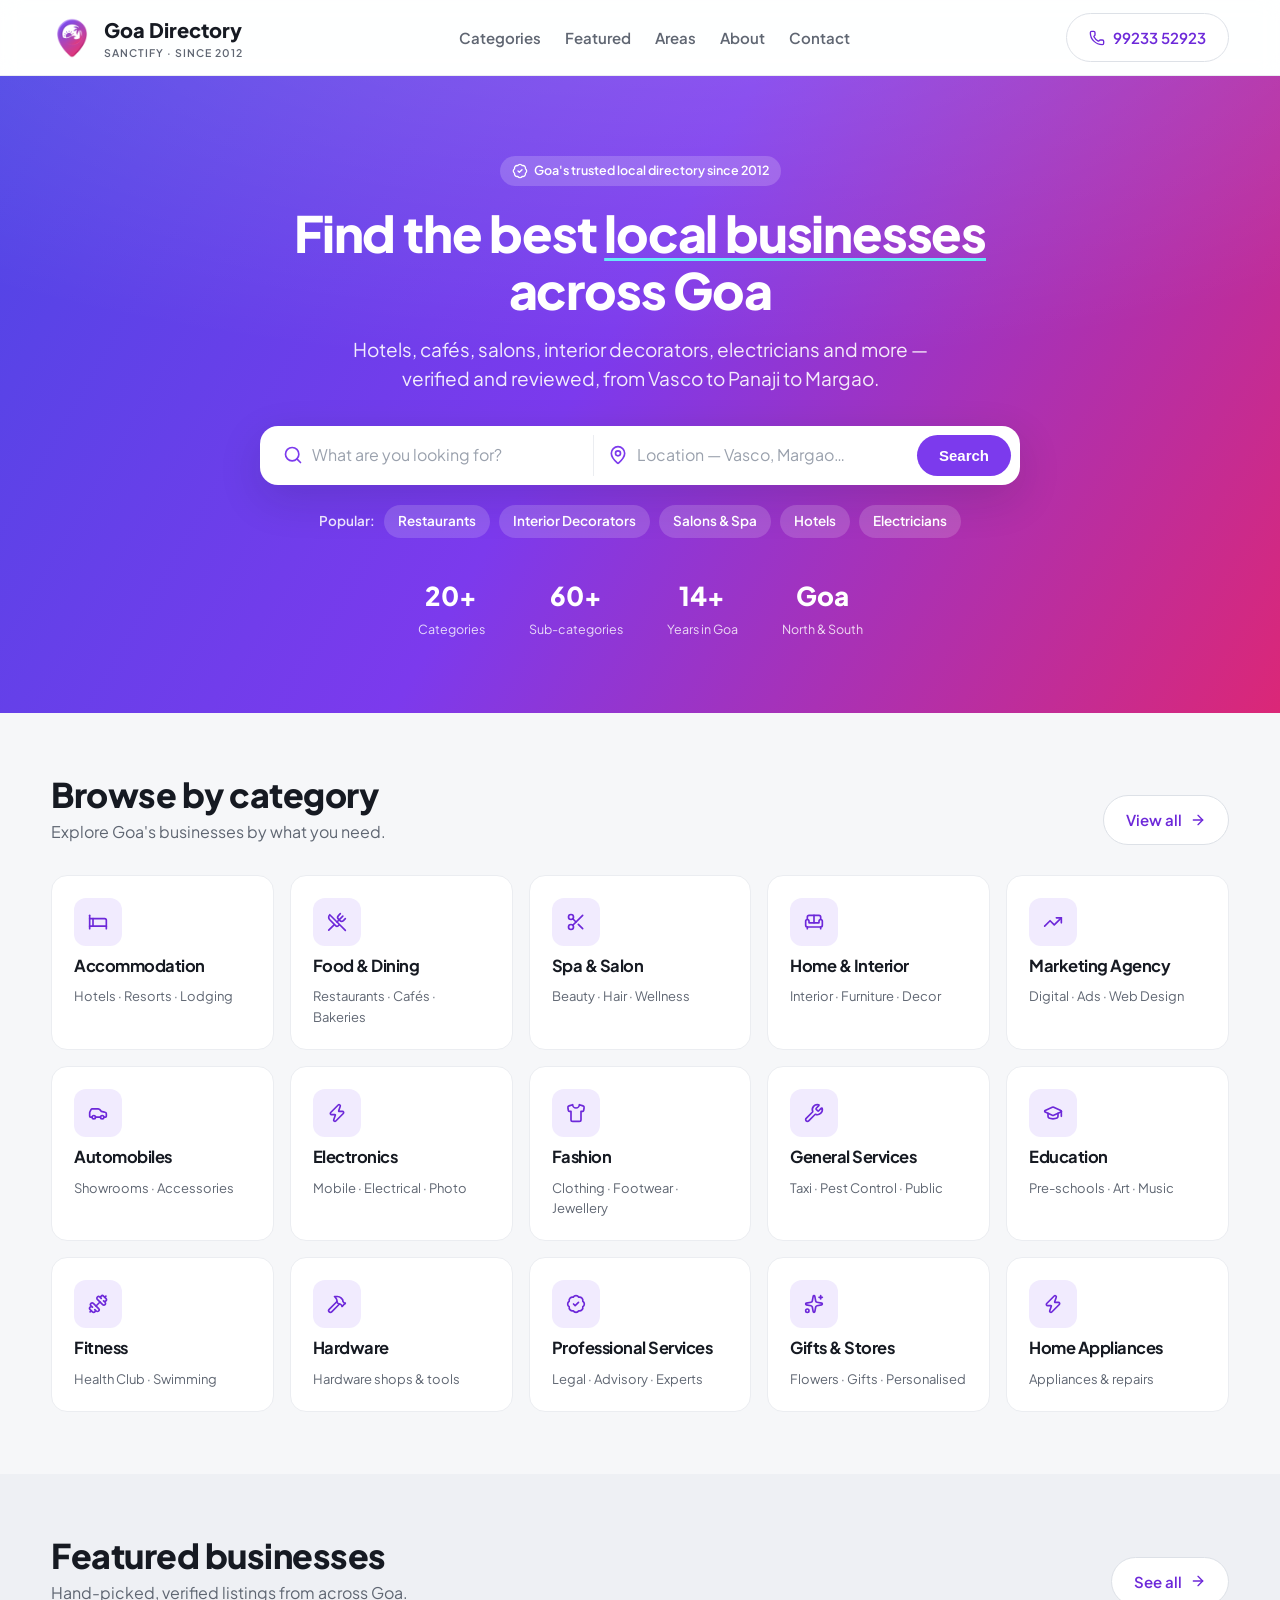
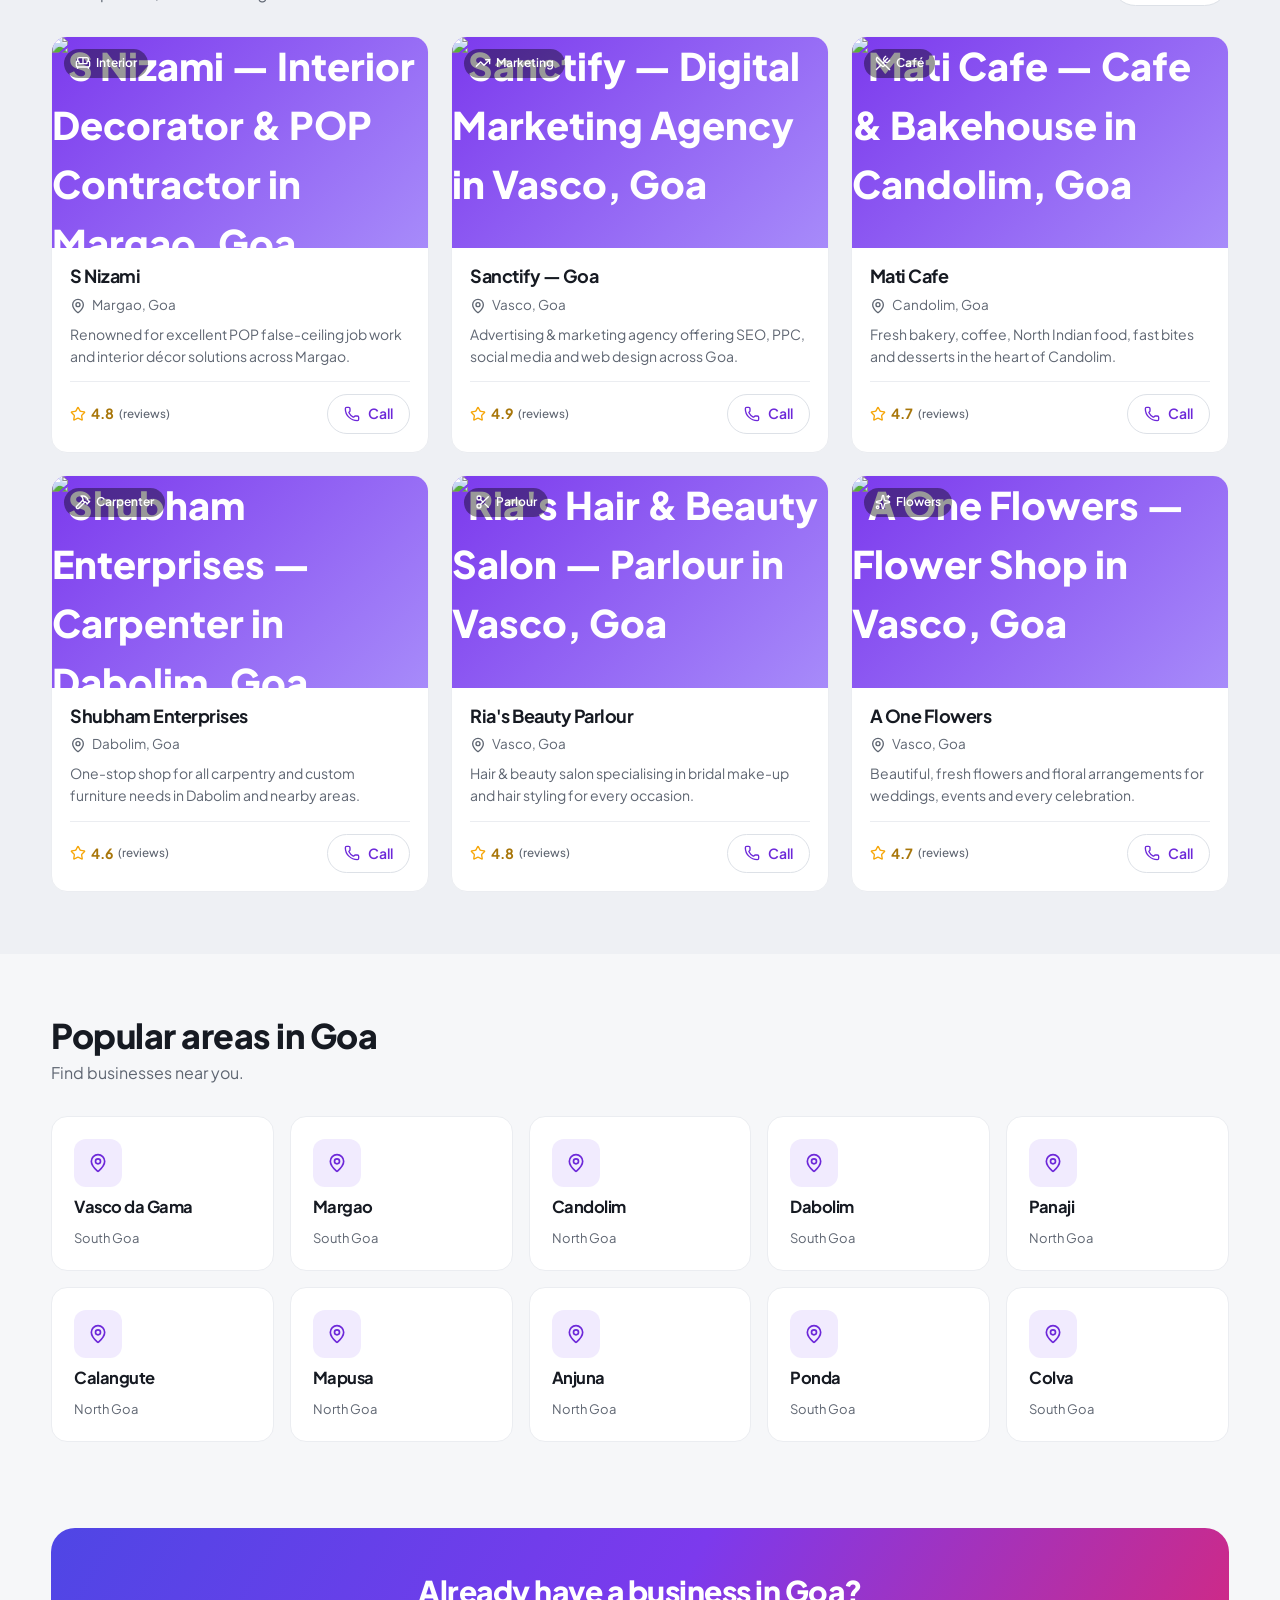
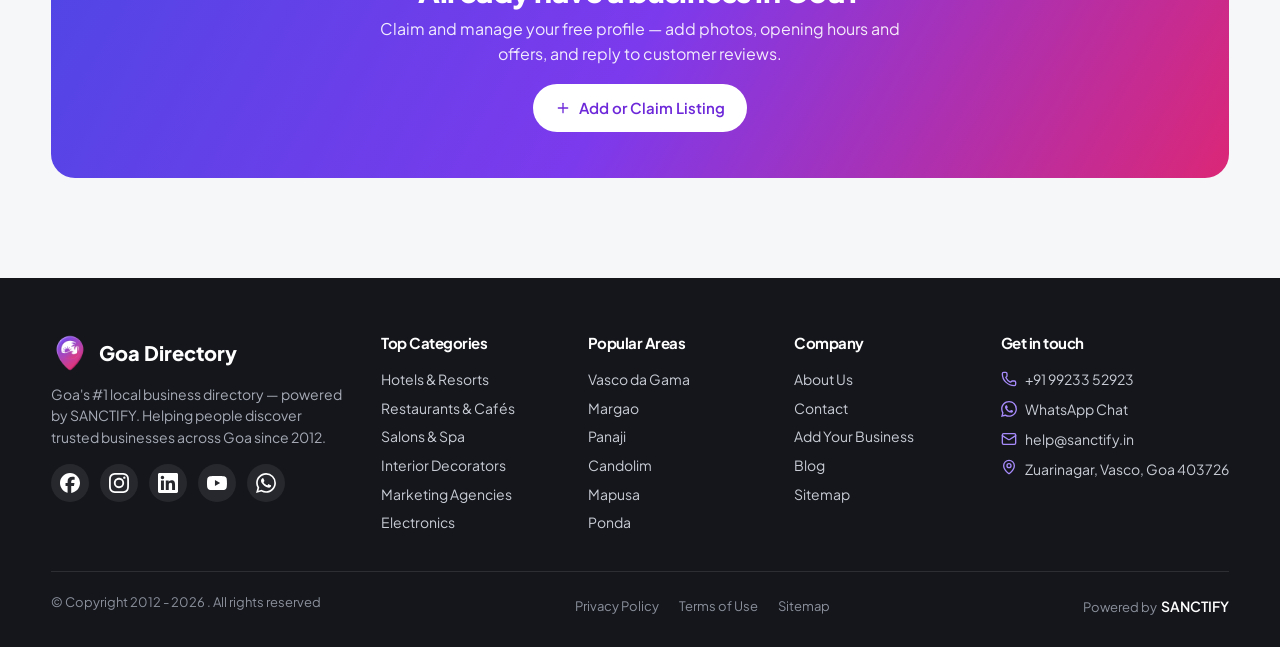
==== index.html @ e609ac88 "Restore proper desktop gallery size (max-height 460 instead of 320); cache-bust v14" ====
<!DOCTYPE html>
<html lang="en-IN" data-theme="v5">
<head>
<meta charset="UTF-8">
<meta name="viewport" content="width=device-width, initial-scale=1.0">
<title>Goa Business Directory | Find Local Businesses & Services in Goa — Sanctify.biz</title>
<meta name="description" content="Search and discover trusted local businesses in Goa — hotels, restaurants, salons, interior decorators, electricians and more across Vasco, Margao, Panaji, Candolim & all of Goa.">
<link rel="canonical" href="https://www.goa.sanctify.biz/">

<meta property="og:site_name" content="Goa Business Directory — Sanctify.biz">
<meta property="og:title" content="Goa Business Directory | Find Local Businesses in Goa">
<meta property="og:type" content="website">
<meta property="og:url" content="https://www.goa.sanctify.biz/">
<meta property="og:description" content="Search trusted local businesses across Goa — hotels, restaurants, salons, interior decorators, electricians and more.">
<meta property="og:image" content="https://www.goa.sanctify.biz/images/goa-business-directory-og.jpg">
<meta name="twitter:card" content="summary_large_image">
<meta name="twitter:title" content="Goa Business Directory | Find Local Businesses in Goa">
<meta name="twitter:description" content="Search trusted local businesses across Goa — hotels, restaurants, salons, interior decorators & more.">
<meta name="twitter:image" content="https://www.goa.sanctify.biz/images/goa-business-directory-og.jpg">

<meta name="geo.region" content="IN-GA">
<meta name="geo.placename" content="Goa">
<meta name="geo.position" content="15.350319;74.101782">
<meta name="ICBM" content="15.350319, 74.101782">
<meta name="theme-color" content="#7c3aed">

<link rel="icon" type="image/png" sizes="32x32" href="assets/favicon-32.png">
<link rel="icon" type="image/png" sizes="16x16" href="assets/favicon-16.png">
<link rel="icon" href="assets/favicon.ico" sizes="any">
<link rel="apple-touch-icon" href="assets/apple-touch-icon.png">

<link rel="preconnect" href="https://fonts.googleapis.com">
<link rel="preconnect" href="https://fonts.gstatic.com" crossorigin>
<link href="https://fonts.googleapis.com/css2?family=Plus+Jakarta+Sans:wght@400;500;600;700;800&display=swap" rel="stylesheet">
<link rel="stylesheet" href="assets/style.css?v=14">

<script type="application/ld+json">
{
  "@context": "https://schema.org",
  "@graph": [
    { "@type": "WebSite", "@id": "https://www.goa.sanctify.biz/#website",
      "url": "https://www.goa.sanctify.biz/", "name": "Goa Business Directory — Sanctify.biz",
      "description": "Online business directory for Goa.",
      "publisher": { "@id": "https://www.goa.sanctify.biz/#org" },
      "potentialAction": { "@type": "SearchAction",
        "target": { "@type": "EntryPoint", "urlTemplate": "https://www.goa.sanctify.biz/search?q={search_term_string}" },
        "query-input": "required name=search_term_string" } },
    { "@type": "Organization", "@id": "https://www.goa.sanctify.biz/#org",
      "name": "Sanctify — Goa Business Directory", "url": "https://www.goa.sanctify.biz/",
      "logo": "https://www.goa.sanctify.biz/images/sanctify-logo.jpg",
      "sameAs": ["https://www.facebook.com/sanctifygoa","https://www.instagram.com/sanctifygoa","https://www.linkedin.com/company/sanctify","https://www.youtube.com/c/SanctifyGoa"] }
  ]
}
</script>
</head>
<body>

<header>
  <div class="container nav">
    <a href="index.html" class="brand">
      <img class="brandmark" src="assets/logo.png?v=14" alt="Goa Directory logo" width="42" height="42">
      <span>Goa Directory<small>SANCTIFY · SINCE 2012</small></span>
    </a>
    <nav class="nav-links">
      <a href="#categories">Categories</a>
      <a href="#featured">Featured</a>
      <a href="#areas">Areas</a>
      <a href="https://www.goa.sanctify.biz/about.html">About</a>
      <a href="https://www.goa.sanctify.biz/contact.html">Contact</a>
    </nav>
    <div class="nav-cta">
      <a href="tel:9923352923" class="btn btn-ghost"><svg class="ic ic-sm"><use href="assets/sprite.svg#i-phone"/></svg> 99233 52923</a>
    </div>
    <button class="menu-btn" aria-label="Open menu"><svg class="ic ic-lg"><use href="assets/sprite.svg#i-menu"/></svg></button>
  </div>
</header>

<div class="hero">
  <div class="container hero-inner">
    <span class="pill pill-light"><svg class="ic ic-sm"><use href="assets/sprite.svg#i-badge-check"/></svg> Goa's trusted local directory since 2012</span>
    <h1>Find the best <span class="hl">local businesses</span> across Goa</h1>
    <p class="lead">Hotels, cafés, salons, interior decorators, electricians and more — verified and reviewed, from Vasco to Panaji to Margao.</p>

    <form class="search" action="#" method="get" role="search">
      <label class="field"><svg class="ic"><use href="assets/sprite.svg#i-search"/></svg>
        <input type="text" id="q" name="q" autocomplete="off" placeholder="What are you looking for?"></label>
      <label class="field"><svg class="ic"><use href="assets/sprite.svg#i-map-pin"/></svg>
        <input type="text" id="loc" name="loc" autocomplete="off" placeholder="Location — Vasco, Margao…"></label>
      <button class="btn btn-primary" type="submit">Search</button>
    </form>

    <div class="tags">
      <span class="lbl">Popular:</span>
      <a href="https://www.goa.sanctify.biz/categories/food-dining-goa/restaurants-in-goa">Restaurants</a>
      <a href="https://www.goa.sanctify.biz/categories/home-office-interior-goa">Interior Decorators</a>
      <a href="https://www.goa.sanctify.biz/categories/spa-salon-goa">Salons &amp; Spa</a>
      <a href="https://www.goa.sanctify.biz/categories/accommodation-goa/hotels-in-goa">Hotels</a>
      <a href="https://www.goa.sanctify.biz/categories/electronics-goa/electrical-goods-shop-in-goa">Electricians</a>
    </div>

    <div class="hero-stats">
      <div><b>20+</b><span>Categories</span></div>
      <div><b>60+</b><span>Sub-categories</span></div>
      <div><b>14+</b><span>Years in Goa</span></div>
      <div><b>Goa</b><span>North &amp; South</span></div>
    </div>
  </div>
</div>

<section id="categories">
  <div class="container">
    <div class="sec-head">
      <div><h2>Browse by category</h2><p>Explore Goa's businesses by what you need.</p></div>
      <a href="#categories" class="btn btn-ghost">View all <svg class="ic ic-sm"><use href="assets/sprite.svg#i-arrow-right"/></svg></a>
    </div>
    <div class="cat-grid">
      <a class="cat" href="https://www.goa.sanctify.biz/categories/accommodation-goa"><span class="ci"><svg class="ic"><use href="assets/sprite.svg#i-bed"/></svg></span><h3>Accommodation</h3><span>Hotels · Resorts · Lodging</span></a>
      <a class="cat" href="https://www.goa.sanctify.biz/categories/food-dining-goa"><span class="ci"><svg class="ic"><use href="assets/sprite.svg#i-utensils-crossed"/></svg></span><h3>Food &amp; Dining</h3><span>Restaurants · Cafés · Bakeries</span></a>
      <a class="cat" href="https://www.goa.sanctify.biz/categories/spa-salon-goa"><span class="ci"><svg class="ic"><use href="assets/sprite.svg#i-scissors"/></svg></span><h3>Spa &amp; Salon</h3><span>Beauty · Hair · Wellness</span></a>
      <a class="cat" href="https://www.goa.sanctify.biz/categories/home-office-interior-goa"><span class="ci"><svg class="ic"><use href="assets/sprite.svg#i-sofa"/></svg></span><h3>Home &amp; Interior</h3><span>Interior · Furniture · Decor</span></a>
      <a class="cat" href="https://www.goa.sanctify.biz/categories/marketing-agency-goa"><span class="ci"><svg class="ic"><use href="assets/sprite.svg#i-trending-up"/></svg></span><h3>Marketing Agency</h3><span>Digital · Ads · Web Design</span></a>
      <a class="cat" href="https://www.goa.sanctify.biz/categories/automobiles-goa"><span class="ci"><svg class="ic"><use href="assets/sprite.svg#i-car"/></svg></span><h3>Automobiles</h3><span>Showrooms · Accessories</span></a>
      <a class="cat" href="https://www.goa.sanctify.biz/categories/electronics-goa"><span class="ci"><svg class="ic"><use href="assets/sprite.svg#i-zap"/></svg></span><h3>Electronics</h3><span>Mobile · Electrical · Photo</span></a>
      <a class="cat" href="https://www.goa.sanctify.biz/categories/fashion-goa"><span class="ci"><svg class="ic"><use href="assets/sprite.svg#i-shirt"/></svg></span><h3>Fashion</h3><span>Clothing · Footwear · Jewellery</span></a>
      <a class="cat" href="https://www.goa.sanctify.biz/categories/general-services-goa"><span class="ci"><svg class="ic"><use href="assets/sprite.svg#i-wrench"/></svg></span><h3>General Services</h3><span>Taxi · Pest Control · Public</span></a>
      <a class="cat" href="https://www.goa.sanctify.biz/categories/education-goa"><span class="ci"><svg class="ic"><use href="assets/sprite.svg#i-graduation-cap"/></svg></span><h3>Education</h3><span>Pre-schools · Art · Music</span></a>
      <a class="cat" href="https://www.goa.sanctify.biz/categories/fitness-goa"><span class="ci"><svg class="ic"><use href="assets/sprite.svg#i-dumbbell"/></svg></span><h3>Fitness</h3><span>Health Club · Swimming</span></a>
      <a class="cat" href="https://www.goa.sanctify.biz/categories/hardware-goa"><span class="ci"><svg class="ic"><use href="assets/sprite.svg#i-hammer"/></svg></span><h3>Hardware</h3><span>Hardware shops &amp; tools</span></a>
      <a class="cat" href="https://www.goa.sanctify.biz/categories/professional-services-goa"><span class="ci"><svg class="ic"><use href="assets/sprite.svg#i-badge-check"/></svg></span><h3>Professional Services</h3><span>Legal · Advisory · Experts</span></a>
      <a class="cat" href="https://www.goa.sanctify.biz/categories/gifts-stores-goa"><span class="ci"><svg class="ic"><use href="assets/sprite.svg#i-sparkles"/></svg></span><h3>Gifts &amp; Stores</h3><span>Flowers · Gifts · Personalised</span></a>
      <a class="cat" href="https://www.goa.sanctify.biz/categories/home-appliances-goa"><span class="ci"><svg class="ic"><use href="assets/sprite.svg#i-zap"/></svg></span><h3>Home Appliances</h3><span>Appliances &amp; repairs</span></a>
    </div>
  </div>
</section>

<section id="featured" class="alt">
  <div class="container">
    <div class="sec-head">
      <div><h2>Featured businesses</h2><p>Hand-picked, verified listings from across Goa.</p></div>
      <a href="#categories" class="btn btn-ghost">See all <svg class="ic ic-sm"><use href="assets/sprite.svg#i-arrow-right"/></svg></a>
    </div>
    <div class="cards">

      <article class="card">
        <a class="thumb" href="https://www.goa.sanctify.biz/listings/interior-decorator-pop-contractor-margao-goa" aria-label="View S Nizami"><img src="https://www.goa.sanctify.biz/images/product_item/grid-ceiling-mineral-fiber-ceiling-partition-in-goa.jpg" alt="S Nizami — Interior Decorator &amp; POP Contractor in Margao, Goa"><span class="cat-tag"><svg class="ic ic-sm"><use href="assets/sprite.svg#i-sofa"/></svg> Interior</span></a>
        <div class="body">
          <h3><a href="https://www.goa.sanctify.biz/listings/interior-decorator-pop-contractor-margao-goa">S Nizami</a></h3>
          <div class="loc"><svg class="ic ic-sm"><use href="assets/sprite.svg#i-map-pin"/></svg> Margao, Goa</div>
          <p class="desc">Renowned for excellent POP false-ceiling job work and interior décor solutions across Margao.</p>
          <div class="foot"><span class="rating"><svg class="ic ic-sm"><use href="assets/sprite.svg#i-star"/></svg> 4.8 <small>(reviews)</small></span><a href="tel:+918805814123" class="btn btn-ghost btn-sm"><svg class="ic ic-sm"><use href="assets/sprite.svg#i-phone"/></svg> Call</a></div>
        </div>
      </article>

      <article class="card">
        <a class="thumb" href="https://www.goa.sanctify.biz/listings/sanctify-digital-marketing-agency-goa" aria-label="View Sanctify — Goa"><img src="https://www.goa.sanctify.biz/images/product_item/sanctify-digital-marketing-agency-goa.jpg" alt="Sanctify — Digital Marketing Agency in Vasco, Goa"><span class="cat-tag"><svg class="ic ic-sm"><use href="assets/sprite.svg#i-trending-up"/></svg> Marketing</span></a>
        <div class="body">
          <h3><a href="https://www.goa.sanctify.biz/listings/sanctify-digital-marketing-agency-goa">Sanctify — Goa</a></h3>
          <div class="loc"><svg class="ic ic-sm"><use href="assets/sprite.svg#i-map-pin"/></svg> Vasco, Goa</div>
          <p class="desc">Advertising &amp; marketing agency offering SEO, PPC, social media and web design across Goa.</p>
          <div class="foot"><span class="rating"><svg class="ic ic-sm"><use href="assets/sprite.svg#i-star"/></svg> 4.9 <small>(reviews)</small></span><a href="tel:+919923352923" class="btn btn-ghost btn-sm"><svg class="ic ic-sm"><use href="assets/sprite.svg#i-phone"/></svg> Call</a></div>
        </div>
      </article>

      <article class="card">
        <a class="thumb" href="https://www.goa.sanctify.biz/listings/cafe-bakehouse-bar-candolim-goa" aria-label="View Mati Cafe"><img src="https://www.goa.sanctify.biz/images/product_item/mati-cafe-bakehouse-bar-candolim.jpg" alt="Mati Cafe — Cafe &amp; Bakehouse in Candolim, Goa"><span class="cat-tag"><svg class="ic ic-sm"><use href="assets/sprite.svg#i-utensils-crossed"/></svg> Café</span></a>
        <div class="body">
          <h3><a href="https://www.goa.sanctify.biz/listings/cafe-bakehouse-bar-candolim-goa">Mati Cafe</a></h3>
          <div class="loc"><svg class="ic ic-sm"><use href="assets/sprite.svg#i-map-pin"/></svg> Candolim, Goa</div>
          <p class="desc">Fresh bakery, coffee, North Indian food, fast bites and desserts in the heart of Candolim.</p>
          <div class="foot"><span class="rating"><svg class="ic ic-sm"><use href="assets/sprite.svg#i-star"/></svg> 4.7 <small>(reviews)</small></span><a href="tel:+917666470668" class="btn btn-ghost btn-sm"><svg class="ic ic-sm"><use href="assets/sprite.svg#i-phone"/></svg> Call</a></div>
        </div>
      </article>

      <article class="card">
        <a class="thumb" href="https://www.goa.sanctify.biz/listings/carpenter-in-dabolim-goa" aria-label="View Shubham Enterprises"><img src="https://www.goa.sanctify.biz/images/product_item/Shubham-Enterprises-Carpenter-near-Dabolim.jpg" alt="Shubham Enterprises — Carpenter in Dabolim, Goa"><span class="cat-tag"><svg class="ic ic-sm"><use href="assets/sprite.svg#i-hammer"/></svg> Carpenter</span></a>
        <div class="body">
          <h3><a href="https://www.goa.sanctify.biz/listings/carpenter-in-dabolim-goa">Shubham Enterprises</a></h3>
          <div class="loc"><svg class="ic ic-sm"><use href="assets/sprite.svg#i-map-pin"/></svg> Dabolim, Goa</div>
          <p class="desc">One-stop shop for all carpentry and custom furniture needs in Dabolim and nearby areas.</p>
          <div class="foot"><span class="rating"><svg class="ic ic-sm"><use href="assets/sprite.svg#i-star"/></svg> 4.6 <small>(reviews)</small></span><a href="tel:+919552958110" class="btn btn-ghost btn-sm"><svg class="ic ic-sm"><use href="assets/sprite.svg#i-phone"/></svg> Call</a></div>
        </div>
      </article>

      <article class="card">
        <a class="thumb" href="https://www.goa.sanctify.biz/listings/rias-hair-beauty-salon-parlour-vasco-goa" aria-label="View Ria's Beauty Parlour"><img src="https://www.goa.sanctify.biz/images/product_item/Ria%27s-Hair-Beauty-Salon-Parlour-Vasco.jpg" alt="Ria's Hair &amp; Beauty Salon — Parlour in Vasco, Goa"><span class="cat-tag"><svg class="ic ic-sm"><use href="assets/sprite.svg#i-scissors"/></svg> Parlour</span></a>
        <div class="body">
          <h3><a href="https://www.goa.sanctify.biz/listings/rias-hair-beauty-salon-parlour-vasco-goa">Ria's Beauty Parlour</a></h3>
          <div class="loc"><svg class="ic ic-sm"><use href="assets/sprite.svg#i-map-pin"/></svg> Vasco, Goa</div>
          <p class="desc">Hair &amp; beauty salon specialising in bridal make-up and hair styling for every occasion.</p>
          <div class="foot"><span class="rating"><svg class="ic ic-sm"><use href="assets/sprite.svg#i-star"/></svg> 4.8 <small>(reviews)</small></span><a href="tel:+919921064267" class="btn btn-ghost btn-sm"><svg class="ic ic-sm"><use href="assets/sprite.svg#i-phone"/></svg> Call</a></div>
        </div>
      </article>

      <article class="card">
        <a class="thumb" href="https://www.goa.sanctify.biz/listings/flowers-flower-shop-in-vasco-goa" aria-label="View A One Flowers"><img src="https://www.goa.sanctify.biz/images/product_item/a-one-flowers-flower-shop-vasco-goa.jpg" alt="A One Flowers — Flower Shop in Vasco, Goa"><span class="cat-tag"><svg class="ic ic-sm"><use href="assets/sprite.svg#i-sparkles"/></svg> Flowers</span></a>
        <div class="body">
          <h3><a href="https://www.goa.sanctify.biz/listings/flowers-flower-shop-in-vasco-goa">A One Flowers</a></h3>
          <div class="loc"><svg class="ic ic-sm"><use href="assets/sprite.svg#i-map-pin"/></svg> Vasco, Goa</div>
          <p class="desc">Beautiful, fresh flowers and floral arrangements for weddings, events and every celebration.</p>
          <div class="foot"><span class="rating"><svg class="ic ic-sm"><use href="assets/sprite.svg#i-star"/></svg> 4.7 <small>(reviews)</small></span><a href="tel:+919145662281" class="btn btn-ghost btn-sm"><svg class="ic ic-sm"><use href="assets/sprite.svg#i-phone"/></svg> Call</a></div>
        </div>
      </article>

    </div>
  </div>
</section>

<section id="areas">
  <div class="container">
    <div class="sec-head"><div><h2>Popular areas in Goa</h2><p>Find businesses near you.</p></div></div>
    <div class="cat-grid">
      <a class="cat" href="index.html"><span class="ci"><svg class="ic"><use href="assets/sprite.svg#i-map-pin"/></svg></span><h3>Vasco da Gama</h3><span>South Goa</span></a>
      <a class="cat" href="index.html"><span class="ci"><svg class="ic"><use href="assets/sprite.svg#i-map-pin"/></svg></span><h3>Margao</h3><span>South Goa</span></a>
      <a class="cat" href="index.html"><span class="ci"><svg class="ic"><use href="assets/sprite.svg#i-map-pin"/></svg></span><h3>Candolim</h3><span>North Goa</span></a>
      <a class="cat" href="index.html"><span class="ci"><svg class="ic"><use href="assets/sprite.svg#i-map-pin"/></svg></span><h3>Dabolim</h3><span>South Goa</span></a>
      <a class="cat" href="index.html"><span class="ci"><svg class="ic"><use href="assets/sprite.svg#i-map-pin"/></svg></span><h3>Panaji</h3><span>North Goa</span></a>
      <a class="cat" href="index.html"><span class="ci"><svg class="ic"><use href="assets/sprite.svg#i-map-pin"/></svg></span><h3>Calangute</h3><span>North Goa</span></a>
      <a class="cat" href="index.html"><span class="ci"><svg class="ic"><use href="assets/sprite.svg#i-map-pin"/></svg></span><h3>Mapusa</h3><span>North Goa</span></a>
      <a class="cat" href="index.html"><span class="ci"><svg class="ic"><use href="assets/sprite.svg#i-map-pin"/></svg></span><h3>Anjuna</h3><span>North Goa</span></a>
      <a class="cat" href="index.html"><span class="ci"><svg class="ic"><use href="assets/sprite.svg#i-map-pin"/></svg></span><h3>Ponda</h3><span>South Goa</span></a>
      <a class="cat" href="index.html"><span class="ci"><svg class="ic"><use href="assets/sprite.svg#i-map-pin"/></svg></span><h3>Colva</h3><span>South Goa</span></a>
    </div>
  </div>
</section>

<section id="list" class="prefooter">
  <div class="container">
    <div class="band">
      <div>
        <h2>Already have a business in Goa?</h2>
        <p>Claim and manage your free profile — add photos, opening hours and offers, and reply to customer reviews.</p>
      </div>
      <a href="tel:9923352923" class="btn btn-light"><svg class="ic ic-sm"><use href="assets/sprite.svg#i-plus"/></svg> Add or Claim Listing</a>
    </div>
  </div>
</section>

<footer>
  <div class="container">
    <div class="fcols">
      <div class="fabout">
        <div class="fbrand"><img class="brandmark" src="assets/logo.png?v=14" alt="Goa Directory logo" width="38" height="38"> Goa Directory</div>
        <p>Goa's #1 local business directory — powered by SANCTIFY. Helping people discover trusted businesses across Goa since 2012.</p>
        <div class="soc">
          <a href="https://www.facebook.com/sanctifygoa" aria-label="Facebook"><svg class="ic"><use href="assets/sprite.svg#b-facebook"/></svg></a>
          <a href="https://www.instagram.com/sanctifygoa" aria-label="Instagram"><svg class="ic"><use href="assets/sprite.svg#b-instagram"/></svg></a>
          <a href="https://www.linkedin.com/company/sanctify" aria-label="LinkedIn"><svg class="ic"><use href="assets/sprite.svg#b-linkedin"/></svg></a>
          <a href="https://www.youtube.com/c/SanctifyGoa" aria-label="YouTube"><svg class="ic"><use href="assets/sprite.svg#b-youtube"/></svg></a>
          <a href="https://wa.me/919923352923" aria-label="WhatsApp"><svg class="ic"><use href="assets/sprite.svg#b-whatsapp"/></svg></a>
        </div>
      </div>
      <div>
        <h4>Top Categories</h4>
        <a href="https://www.goa.sanctify.biz/categories/accommodation-goa">Hotels &amp; Resorts</a>
        <a href="https://www.goa.sanctify.biz/categories/food-dining-goa">Restaurants &amp; Cafés</a>
        <a href="https://www.goa.sanctify.biz/categories/spa-salon-goa">Salons &amp; Spa</a>
        <a href="https://www.goa.sanctify.biz/categories/home-office-interior-goa">Interior Decorators</a>
        <a href="https://www.goa.sanctify.biz/categories/marketing-agency-goa">Marketing Agencies</a>
        <a href="https://www.goa.sanctify.biz/categories/electronics-goa">Electronics</a>
      </div>
      <div>
        <h4>Popular Areas</h4>
        <a href="#areas">Vasco da Gama</a>
        <a href="#areas">Margao</a>
        <a href="#areas">Panaji</a>
        <a href="#areas">Candolim</a>
        <a href="#areas">Mapusa</a>
        <a href="#areas">Ponda</a>
      </div>
      <div>
        <h4>Company</h4>
        <a href="https://www.goa.sanctify.biz/about.html">About Us</a>
        <a href="https://www.goa.sanctify.biz/contact.html">Contact</a>
        <a href="#list">Add Your Business</a>
        <a href="https://blog.goa.guru/">Blog</a>
        <a href="https://www.goa.sanctify.biz/sitemap.xml">Sitemap</a>
      </div>
      <div>
        <h4>Get in touch</h4>
        <div class="fcontact">
          <a href="tel:9923352923"><svg class="ic ic-sm"><use href="assets/sprite.svg#i-phone"/></svg> +91 99233 52923</a>
          <a href="https://wa.me/919923352923"><svg class="ic ic-sm"><use href="assets/sprite.svg#b-whatsapp"/></svg> WhatsApp Chat</a>
          <a href="mailto:help@sanctify.in"><svg class="ic ic-sm"><use href="assets/sprite.svg#i-mail"/></svg> help@sanctify.in</a>
          <span><svg class="ic ic-sm"><use href="assets/sprite.svg#i-map-pin"/></svg> Zuarinagar, Vasco, Goa 403726</span>
        </div>
      </div>
    </div>
    <div class="fbot">
      <span>© Copyright 2012 - <script>document.write(new Date().getFullYear())</script> . All rights reserved</span>
      <nav class="fbot-links"><a href="index.html">Privacy Policy</a><a href="index.html">Terms of Use</a><a href="index.html">Sitemap</a></nav>
      <span>Powered by&nbsp;&nbsp;<a href="https://www.sanctify.in/" class="pw" title="Best Digital Marketing Agency in Goa" aria-label="Best Digital Marketing Agency in Goa">SANCTIFY</a></span>
    </div>
  </div>
</footer>

<script src="assets/app.js?v=14"></script>
</body>
</html>
---- assets/style.css ----
/* ============================================================
   Goa Business Directory — Sanctify | Design System
   Variable-driven theming. Switch via <html data-theme="vN">.
   ============================================================ */
:root{
  /* Neutrals (theme-independent) */
  --bg:#f6f7f9; --card:#ffffff; --ink:#161a22; --muted:#5f6672;
  --line:#ebedf1; --line-2:#dde1e7;
  --accent:#25a56a; --accent-ink:#ffffff;   /* WhatsApp / positive */
  --star:#f6a609;                            /* rating stars */
  --radius:16px; --radius-sm:10px; --radius-lg:24px;
  --shadow:0 4px 24px rgba(20,24,34,.07);
  --shadow-lg:0 14px 44px rgba(20,24,34,.14);
  --maxw:1180px;
  /* Brand — default = Version 1 (Ocean Blue) */
  --brand:#2563eb; --brand-light:#60a5fa; --brand-dark:#1d4ed8; --brand-darker:#1e3a8a;
  --brand-soft:#e8f0fe; --brand-2:#06b6d4; --hl:rgba(255,255,255,.55);
}
/* ---- Theme palettes ---- */
[data-theme="v1"]{--brand:#2563eb;--brand-light:#60a5fa;--brand-dark:#1d4ed8;--brand-darker:#1e3a8a;--brand-soft:#e8f0fe;--brand-2:#06b6d4;--hl:rgba(255,255,255,.55)}
[data-theme="v2"]{--brand:#059669;--brand-light:#34d399;--brand-dark:#047857;--brand-darker:#065f46;--brand-soft:#e7f6f0;--brand-2:#0d9488;--hl:rgba(255,255,255,.55)}
[data-theme="v3"]{--brand:#e11d48;--brand-light:#fb7185;--brand-dark:#be123c;--brand-darker:#881337;--brand-soft:#fdeaef;--brand-2:#f97316;--hl:rgba(255,255,255,.6)}
[data-theme="v4"]{--brand:#0d9488;--brand-light:#2dd4bf;--brand-dark:#0f766e;--brand-darker:#115e59;--brand-soft:#e6f7f4;--brand-2:#0891b2;--hl:rgba(255,255,255,.55)}
[data-theme="v5"]{--brand:#7c3aed;--brand-light:#a78bfa;--brand-dark:#6d28d9;--brand-darker:#4c1d95;--brand-soft:#f1ebfe;--brand-2:#db2777;--hl:#67e8f9}
[data-theme="v6"]{--brand:#f6b800;--brand-light:#ffd24a;--brand-dark:#c98a00;--brand-darker:#8a5e00;--brand-soft:#fff6d9;--brand-2:#ffcf33;--hl:#7a2e00}

*{box-sizing:border-box;margin:0;padding:0}
html{scroll-behavior:smooth;-webkit-text-size-adjust:100%}
body{font-family:"Plus Jakarta Sans",system-ui,-apple-system,"Segoe UI",Roboto,sans-serif;color:var(--ink);background:var(--bg);line-height:1.55;overflow-x:hidden}
img{max-width:100%;display:block}
a{color:inherit;text-decoration:none}
h1,h2,h3,h4{line-height:1.15;letter-spacing:-.5px}
.container{width:min(var(--maxw),92%);margin-inline:auto}

/* Icons */
.ic{width:20px;height:20px;flex:0 0 auto;stroke:currentColor;fill:none;stroke-width:2;stroke-linecap:round;stroke-linejoin:round;vertical-align:middle}
.ic-sm{width:16px;height:16px}
.ic-lg{width:26px;height:26px}

/* Buttons & pills */
.btn{display:inline-flex;align-items:center;gap:8px;font-weight:600;font-size:15px;border:0;border-radius:999px;padding:12px 22px;cursor:pointer;transition:.18s;white-space:nowrap}
.btn-primary{background:var(--brand);color:#fff}
.btn-primary:hover{background:var(--brand-dark);transform:translateY(-1px);box-shadow:0 8px 20px rgba(20,24,34,.2)}
.btn-ghost{background:#fff;color:var(--brand-dark);border:1.5px solid var(--line-2)}
.btn-ghost:hover{border-color:var(--brand);color:var(--brand)}
.btn-accent{background:var(--accent);color:var(--accent-ink)}
.btn-accent:hover{filter:brightness(1.06);transform:translateY(-1px)}
.btn-light{background:#fff;color:var(--brand-dark)}
.btn-light:hover{background:#eef3ff;transform:translateY(-1px)}
.btn-sm{padding:8px 16px;font-size:14px}
.btn-block{width:100%;justify-content:center}
.pill{display:inline-flex;align-items:center;gap:6px;font-size:12.5px;font-weight:600;padding:5px 12px;border-radius:999px;background:var(--brand-soft);color:var(--brand-dark)}
.pill-light{background:rgba(255,255,255,.18);color:#fff}

/* Header */
header{position:sticky;top:0;z-index:60;background:rgba(255,255,255,.9);backdrop-filter:blur(10px);border-bottom:1px solid var(--line)}
.nav{display:flex;align-items:center;justify-content:space-between;gap:16px;padding:13px 0}
.brand{display:flex;align-items:center;gap:11px;font-weight:800;font-size:20px}
.brand .logo{width:38px;height:38px;border-radius:10px;background:linear-gradient(135deg,var(--brand),var(--brand-light));display:grid;place-items:center;color:#fff}
.brand .logo .ic{stroke-width:2.4}
.brand small{display:block;font-size:10.5px;font-weight:600;color:var(--muted);letter-spacing:1px}
.nav-links{display:flex;align-items:center;gap:24px;font-weight:600;font-size:15px}
.nav-links a{color:var(--muted);display:inline-flex;align-items:center;gap:6px}
.nav-links a:hover{color:var(--brand)}
.nav-cta{display:flex;align-items:center;gap:10px}
.menu-btn{display:none;background:none;border:0;cursor:pointer;color:var(--ink);padding:6px}

/* Hero — centered, straight bottom */
.hero{position:relative;padding:80px 0 72px;color:#fff;overflow:hidden;text-align:center;
  background:radial-gradient(1100px 420px at 50% -20%,rgba(255,255,255,.16),transparent),
  linear-gradient(160deg,var(--brand) 0%,var(--brand-dark) 60%,var(--brand-darker) 100%)}
[data-theme="v5"] .hero{background:radial-gradient(1100px 420px at 50% -20%,rgba(255,255,255,.18),transparent),linear-gradient(120deg,#4f46e5 0%,#7c3aed 46%,#db2777 100%)}
.hero .pill{margin:0 auto}
.hero h1{font-size:clamp(30px,5vw,50px);font-weight:800;max-width:820px;margin:18px auto 0;letter-spacing:-1.2px}
.hero h1 .hl{color:#fff;text-decoration:underline;text-decoration-thickness:3px;text-underline-offset:5px;text-decoration-color:var(--hl)}
.hero .lead{margin:16px auto 0;font-size:clamp(16px,2vw,19px);color:rgba(255,255,255,.9);max-width:600px}
.search{margin:32px auto 0;background:#fff;border-radius:18px;box-shadow:var(--shadow-lg);padding:9px;display:flex;gap:6px;max-width:760px;flex-wrap:wrap;text-align:left}
.search .field{flex:1 1 210px;display:flex;align-items:center;gap:9px;padding:8px 14px;color:var(--muted);position:relative}
.search .field+.field{border-left:1px solid var(--line)}
.search input{border:0;outline:0;font:inherit;width:100%;color:var(--ink);background:transparent}
.search input::placeholder{color:#9aa1ad}
.search .ic{color:var(--brand)}
.tags{margin-top:20px;display:flex;gap:9px;flex-wrap:wrap;font-size:13.5px;align-items:center;justify-content:center}
.tags .lbl{color:rgba(255,255,255,.85);font-weight:600}
.tags a{background:rgba(255,255,255,.16);padding:6px 14px;border-radius:999px;font-weight:600;color:#fff}
.tags a:hover{background:rgba(255,255,255,.3)}
.hero-stats{display:flex;gap:44px;margin-top:38px;flex-wrap:wrap;justify-content:center}
.hero-stats b{font-size:26px;display:block;font-weight:800}
.hero-stats span{font-size:12.5px;color:rgba(255,255,255,.82)}

/* Autocomplete dropdown */
.ac{position:absolute;top:calc(100% + 12px);left:-4px;right:-4px;background:#fff;border:1px solid var(--line);border-radius:12px;box-shadow:var(--shadow-lg);padding:6px;z-index:55;max-height:288px;overflow:auto;display:none}
.ac.show{display:block}
.ac button{display:flex;align-items:center;gap:10px;width:100%;text-align:left;border:0;background:none;font:inherit;font-size:14.5px;color:var(--ink);padding:9px 12px;border-radius:8px;cursor:pointer}
.ac button:hover,.ac button.active{background:var(--brand-soft);color:var(--brand-dark)}
.ac button .ic{color:var(--brand);width:16px;height:16px}
.ac .empty{padding:12px;color:var(--muted);font-size:14px}

/* Sections */
section{padding:62px 0}
.sec-head{display:flex;align-items:flex-end;justify-content:space-between;gap:20px;margin-bottom:30px;flex-wrap:wrap}
.sec-head h2{font-size:clamp(24px,3.4vw,34px);font-weight:800}
.sec-head p{color:var(--muted);margin-top:6px}
.alt{background:#eef0f4}

/* Category grid */
.cat-grid{display:grid;grid-template-columns:repeat(auto-fill,minmax(184px,1fr));gap:16px}
.cat{background:var(--card);border:1px solid var(--line);border-radius:var(--radius);padding:22px;transition:.18s;display:flex;flex-direction:column;gap:11px}
.cat:hover{border-color:var(--brand);box-shadow:var(--shadow);transform:translateY(-3px)}
.cat .ci{width:48px;height:48px;border-radius:12px;background:var(--brand-soft);display:grid;place-items:center;color:var(--brand-dark)}
.cat h3{font-size:16.5px;font-weight:700}
.cat span{font-size:13px;color:var(--muted)}

/* Listing cards — 16:9 thumbnails */
.cards{display:grid;grid-template-columns:repeat(auto-fill,minmax(280px,1fr));gap:22px}
.card{background:var(--card);border:1px solid var(--line);border-radius:var(--radius);overflow:hidden;transition:.18s;display:flex;flex-direction:column}
.card:hover{box-shadow:var(--shadow-lg);transform:translateY(-4px)}
.card .thumb{aspect-ratio:16/9;position:relative;display:grid;place-items:center;color:#fff;font-size:38px;font-weight:800;overflow:hidden;background:linear-gradient(135deg,var(--brand),var(--brand-light))}
.card .thumb img{position:absolute;inset:0;width:100%;height:100%;object-fit:cover}
.card .thumb.v2{background:linear-gradient(135deg,var(--brand-dark),var(--brand))}
.card .thumb.v3{background:linear-gradient(135deg,var(--brand),var(--brand-2))}
.card .thumb.v4{background:linear-gradient(135deg,var(--brand-darker),var(--brand-dark))}
.card .thumb.v5{background:linear-gradient(135deg,var(--brand-2),var(--brand))}
.card .fav{position:absolute;top:12px;right:12px;background:rgba(255,255,255,.92);width:34px;height:34px;border-radius:50%;display:grid;place-items:center;color:var(--brand);z-index:2}
.card .cat-tag{position:absolute;top:12px;left:12px;background:rgba(0,0,0,.4);color:#fff;font-size:12px;font-weight:600;padding:5px 11px;border-radius:999px;display:inline-flex;gap:5px;align-items:center;z-index:2}
.card .body{padding:18px;display:flex;flex-direction:column;gap:8px;flex:1}
.card h3{font-size:18px;font-weight:700}
.card .loc{color:var(--muted);font-size:13.5px;display:flex;align-items:center;gap:6px}
.card .desc{color:var(--muted);font-size:14px;flex:1}
.card .foot{display:flex;align-items:center;justify-content:space-between;padding-top:12px;border-top:1px solid var(--line);margin-top:6px}
.rating{color:#a8760a;font-weight:700;font-size:14px;display:inline-flex;align-items:center;gap:5px}
.rating .ic{color:var(--star);fill:var(--star);stroke:var(--star)}
.rating small{color:var(--muted);font-weight:500}

/* CTA band */
.band{background:linear-gradient(120deg,var(--brand),var(--brand-darker));border-radius:var(--radius-lg);padding:46px;color:#fff;display:flex;flex-direction:column;align-items:center;justify-content:center;text-align:center;gap:18px}
[data-theme="v5"] .band{background:linear-gradient(120deg,#4f46e5,#7c3aed,#db2777)}
.band h2{font-size:clamp(22px,3vw,30px);font-weight:800}
.band p{color:rgba(255,255,255,.9);margin-top:8px;max-width:520px}

/* Breadcrumb */
.crumb{display:flex;gap:8px;align-items:center;font-size:13.5px;color:var(--muted);padding:18px 0;flex-wrap:wrap}
.crumb a:hover{color:var(--brand)}
.crumb .sep{opacity:.5}
.detail-hero .crumb{color:rgba(255,255,255,.78)}
.detail-hero .crumb a{color:rgba(255,255,255,.92)}
.detail-hero .crumb a:hover{color:#fff;text-decoration:underline}
.detail-hero .crumb .sep{color:rgba(255,255,255,.55);opacity:1}

/* Listing detail */
.detail-hero{background:linear-gradient(135deg,var(--brand),var(--brand-darker));color:#fff;padding:30px 0 96px;position:relative}
[data-theme="v5"] .detail-hero{background:linear-gradient(120deg,#4f46e5,#7c3aed,#db2777)}
.detail-grid{display:grid;grid-template-columns:1fr 360px;gap:28px;margin-top:-78px;position:relative;z-index:2;align-items:start}
.panel{background:#fff;border:1px solid var(--line);border-radius:var(--radius);box-shadow:var(--shadow);padding:26px}

/* Gallery — 16:9 main + thumbnail strip */
.gallery{margin-bottom:22px}
.gstage{position:relative;aspect-ratio:16/9;border-radius:var(--radius);overflow:hidden;background:#e7eaf0;cursor:zoom-in}
.gslide{position:absolute;inset:0;display:grid;place-items:center;color:#fff;font-weight:800;font-size:clamp(38px,7vw,68px);opacity:0;transition:opacity .3s;pointer-events:none;text-align:center;padding:20px}
.gslide.is-active{opacity:1}
.gslide .glabel{display:flex;flex-direction:column;align-items:center;gap:12px}
.gslide .glabel .ic{width:44px;height:44px;stroke-width:1.8}
.gslide .glabel small{font-size:15px;font-weight:600;opacity:.92;letter-spacing:.3px}
.gslide img{width:100%;height:100%;object-fit:cover}
.gs-a{background:linear-gradient(135deg,var(--brand),var(--brand-light))}
.gs-b{background:linear-gradient(135deg,var(--brand-dark),var(--brand))}
.gs-c{background:linear-gradient(135deg,var(--brand),var(--brand-2))}
.gs-d{background:linear-gradient(135deg,var(--brand-darker),var(--brand-dark))}
.gnav{position:absolute;top:50%;transform:translateY(-50%);z-index:3;width:44px;height:44px;border-radius:50%;border:0;background:rgba(255,255,255,.92);color:var(--ink);display:grid;place-items:center;cursor:pointer;box-shadow:var(--shadow);transition:.15s}
.gnav:hover{background:#fff;transform:translateY(-50%) scale(1.08)}
.gnav.prev{left:12px}.gnav.next{right:12px}
.gexpand{position:absolute;top:12px;right:12px;z-index:3;width:38px;height:38px;border-radius:10px;border:0;background:rgba(0,0,0,.42);color:#fff;display:grid;place-items:center;cursor:pointer;transition:.15s}
.gexpand:hover{background:rgba(0,0,0,.62)}
.gthumbs{display:flex;gap:10px;margin-top:12px;overflow-x:auto;padding-bottom:4px}
.gthumb{flex:0 0 auto;width:104px;aspect-ratio:16/9;border-radius:10px;overflow:hidden;border:2px solid transparent;cursor:pointer;padding:0;display:grid;place-items:center;color:#fff;font-weight:800;font-size:20px;position:relative;transition:.15s}
.gthumb .ic{width:20px;height:20px}
.gthumb img{width:100%;height:100%;object-fit:cover}
.gthumb.is-active{border-color:var(--brand)}
.gthumb:hover{opacity:.92}

/* Lightbox */
.lightbox{position:fixed;inset:0;z-index:200;background:rgba(10,12,18,.93);display:none;align-items:center;justify-content:center;padding:24px}
.lightbox.open{display:flex}
.lb-stage{position:relative;width:min(1100px,94vw);aspect-ratio:16/9;border-radius:12px;overflow:hidden;background:#14161c;display:grid;place-items:center;color:#fff;font-weight:800;font-size:clamp(46px,9vw,92px);text-align:center;padding:20px}
.lb-stage .glabel{display:flex;flex-direction:column;align-items:center;gap:14px}
.lb-stage .glabel .ic{width:58px;height:58px;stroke-width:1.6}
.lb-stage .glabel small{font-size:18px;font-weight:600;opacity:.92}
.lb-stage img{width:100%;height:100%;object-fit:contain}
.lb-nav{position:absolute;top:50%;transform:translateY(-50%);z-index:210;width:52px;height:52px;border-radius:50%;border:0;background:rgba(255,255,255,.16);color:#fff;display:grid;place-items:center;cursor:pointer;transition:.15s}
.lb-nav:hover{background:rgba(255,255,255,.32)}
.lb-nav.prev{left:16px}.lb-nav.next{right:16px}
.lb-close{position:absolute;top:18px;right:22px;width:46px;height:46px;border-radius:50%;border:0;background:rgba(255,255,255,.16);color:#fff;display:grid;place-items:center;cursor:pointer;z-index:220;transition:.15s}
.lb-close:hover{background:rgba(255,255,255,.32)}
.lb-count{position:absolute;bottom:20px;left:50%;transform:translateX(-50%);color:#fff;font-size:14px;font-weight:600;background:rgba(0,0,0,.45);padding:5px 14px;border-radius:999px;z-index:210}

.ltitle{display:flex;justify-content:space-between;gap:16px;flex-wrap:wrap;align-items:flex-start}
.ltitle h1{font-size:clamp(26px,3.4vw,36px);font-weight:800}
.badges{display:flex;gap:8px;flex-wrap:wrap;margin-top:12px}
.badge{display:inline-flex;align-items:center;gap:6px;font-size:13px;font-weight:600;padding:6px 12px;border-radius:999px;background:#eef1f5;color:#3a4150}
.badge.verify{background:#e3f6ec;color:#0a7d3f}
.prose{margin-top:20px;color:#3a4150}
.prose h2{font-size:21px;margin:26px 0 10px;font-weight:800}
.prose p{margin-bottom:12px}
.prose ul{margin:0 0 12px 20px}
.prose li{margin-bottom:7px}
.chips{display:flex;gap:9px;flex-wrap:wrap;margin-top:6px}
.chip{background:#fff;border:1px solid var(--line-2);color:#3a4150;font-size:13px;font-weight:600;padding:8px 14px;border-radius:999px;box-shadow:0 1px 2px rgba(20,24,34,.05)}

/* Related tags (interlinking) */
.tag-cloud{display:flex;gap:9px;flex-wrap:wrap;margin-top:4px}
.tag-cloud a{display:inline-flex;align-items:center;gap:7px;background:#fff;color:#3a4150;font-size:13.5px;font-weight:600;padding:9px 15px;border-radius:999px;border:1px solid var(--line-2);box-shadow:0 1px 2px rgba(20,24,34,.05);transition:transform .15s,box-shadow .15s,border-color .15s}
.tag-cloud a:hover{border-color:var(--brand);box-shadow:0 6px 16px rgba(20,24,34,.1);transform:translateY(-2px);color:#1f2733}
.tag-cloud a .ic{color:var(--brand)}
.tag-group{margin-bottom:16px}
.tag-group:last-child{margin-bottom:0}
.tag-group h3{font-size:13px;text-transform:uppercase;letter-spacing:.6px;color:var(--muted);margin-bottom:10px;font-weight:700}

.contact-row{display:flex;align-items:center;gap:12px;padding:13px 0;border-bottom:1px solid var(--line);font-size:14.5px}
.contact-row:last-child{border-bottom:0}
.contact-row .ci{width:38px;height:38px;border-radius:10px;background:var(--brand-soft);color:var(--brand-dark);display:grid;place-items:center;flex:0 0 auto}
.contact-row b{display:block;font-size:12px;color:var(--muted);font-weight:600}
.side-cta{display:flex;flex-direction:column;gap:10px;margin-top:18px}
.map-embed{height:200px;border-radius:var(--radius-sm);overflow:hidden;background:#e7eaf0;display:grid;place-items:center;color:var(--muted);margin-top:16px}

/* Reviews */
.review{border:1px solid var(--line);border-radius:var(--radius-sm);padding:16px;margin-bottom:12px}
.review .top{display:flex;justify-content:space-between;gap:10px;align-items:center;margin-bottom:6px}
.avatar{width:38px;height:38px;border-radius:50%;background:var(--brand);color:#fff;display:grid;place-items:center;font-weight:700}
.rev-user{display:flex;align-items:center;gap:10px;font-weight:700;font-size:14.5px}

/* FAQ accordion */
.faq{border:1px solid var(--line);border-radius:var(--radius-sm);margin-bottom:10px;overflow:hidden}
.faq summary{cursor:pointer;padding:16px 18px;font-weight:700;list-style:none;display:flex;justify-content:space-between;align-items:center;gap:10px}
.faq summary::-webkit-details-marker{display:none}
.faq summary .ic{transition:.2s}
.faq[open] summary .ic{transform:rotate(180deg)}
.faq .ans{padding:0 18px 16px;color:var(--muted)}

/* Category page */
.cat-layout{display:grid;grid-template-columns:260px 1fr;gap:28px;align-items:start}
.filters{position:sticky;top:80px;background:#fff;border:1px solid var(--line);border-radius:var(--radius);padding:20px}
.filters h4{font-size:14px;text-transform:uppercase;letter-spacing:.5px;color:var(--muted);margin:16px 0 10px}
.filters h4:first-child{margin-top:0}
.filter-opt{display:flex;align-items:center;gap:9px;padding:7px 0;font-size:14.5px;color:#3a4150;cursor:pointer}
.filter-opt input{accent-color:var(--brand);width:16px;height:16px}
.result-bar{display:flex;justify-content:space-between;align-items:center;gap:14px;flex-wrap:wrap;margin-bottom:18px}
.result-bar .count{font-weight:700}
.select{border:1px solid var(--line-2);border-radius:999px;padding:9px 14px;font:inherit;font-size:14px;color:var(--ink);background:#fff}

/* list-style row cards */
.rowcard{display:grid;grid-template-columns:150px 1fr auto;gap:18px;background:#fff;border:1px solid var(--line);border-radius:var(--radius);padding:16px;margin-bottom:14px;transition:.18s}
.rowcard:hover{box-shadow:var(--shadow);transform:translateY(-2px)}
.rowcard .rc-thumb{width:150px;aspect-ratio:16/9;border-radius:var(--radius-sm);background:linear-gradient(135deg,var(--brand),var(--brand-light));display:grid;place-items:center;color:#fff;font-size:30px;font-weight:800;overflow:hidden}
.rowcard .rc-thumb img{width:100%;height:100%;object-fit:cover}
.rowcard h3{font-size:18px;font-weight:700}
.rowcard .meta{display:flex;gap:14px;flex-wrap:wrap;color:var(--muted);font-size:13.5px;margin:6px 0}
.rowcard .rc-side{display:flex;flex-direction:column;gap:8px;align-items:flex-end;justify-content:center}

/* Footer */
footer{background:#14161c;color:#c9ccd4;padding:56px 0 26px;margin-top:44px}
.fcols{display:grid;grid-template-columns:1.7fr 1fr 1fr 1fr 1.2fr;gap:30px}
footer h4{color:#fff;font-size:15px;margin-bottom:14px;font-weight:700}
footer a{color:#c9ccd4;font-size:14px;line-height:2.05;display:inline-flex;align-items:center;gap:8px}
footer a:hover{color:var(--brand-light)}
.fbrand{display:flex;align-items:center;gap:10px;font-weight:800;color:#fff;font-size:20px;margin-bottom:12px}
.fbrand .logo{width:34px;height:34px;border-radius:9px;background:linear-gradient(135deg,var(--brand),var(--brand-light));display:grid;place-items:center;color:#fff}
.fbot{border-top:1px solid rgba(255,255,255,.1);margin-top:34px;padding-top:20px;display:flex;justify-content:space-between;gap:14px;flex-wrap:wrap;font-size:13px;color:#8b909b}
.soc{display:flex;gap:11px;margin-top:15px}
.soc a{width:38px;height:38px;border-radius:50%;background:rgba(255,255,255,.08);display:grid;place-items:center;color:#fff}
.soc a:hover{background:var(--brand)}

/* Sidebar sections (listing) */
.side-title{font-size:17px;font-weight:800;margin-bottom:14px;display:flex;align-items:center;gap:8px}
.side-title .ic{color:var(--brand)}
.hours-row{display:flex;justify-content:space-between;font-size:14px;padding:9px 0;border-bottom:1px solid var(--line)}
.hours-row:last-child{border-bottom:0}
.hours-row span:first-child{color:var(--muted)}
.hours-row .closed{color:#c0392b;font-weight:600}
.side-cats a{display:flex;align-items:center;justify-content:space-between;gap:10px;padding:11px 0;border-bottom:1px solid var(--line);font-size:14.5px;font-weight:600;color:var(--ink)}
.side-cats a:last-child{border-bottom:0}
.side-cats a:hover{color:var(--brand)}
.side-cats a .ci{width:32px;height:32px;border-radius:9px;background:var(--brand-soft);color:var(--brand-dark);display:grid;place-items:center;flex:0 0 auto}
.side-cats .l{display:flex;align-items:center;gap:11px}
.side-cats a:hover .ci{background:var(--brand);color:#fff}
.side-social{display:flex;gap:10px;flex-wrap:wrap}
.side-social a{width:44px;height:44px;border-radius:12px;background:var(--brand-soft);color:var(--brand-dark);display:grid;place-items:center;transition:.15s}
.side-social a:hover{background:var(--brand);color:#fff;transform:translateY(-2px)}

/* Footer CTA */
.foot-cta{display:flex;flex-direction:column;align-items:center;justify-content:center;text-align:center;gap:16px;background:linear-gradient(120deg,var(--brand),var(--brand-darker));border-radius:var(--radius-lg);padding:32px 38px;margin-bottom:48px}
[data-theme="v5"] .foot-cta{background:linear-gradient(120deg,#4f46e5,#7c3aed,#db2777)}
.foot-cta h3{color:#fff;font-size:clamp(20px,2.6vw,26px);font-weight:800}
.foot-cta p{color:rgba(255,255,255,.9);margin-top:6px;max-width:560px;font-size:15px}
.fabout p{font-size:14px;max-width:300px;color:#a7abb5;margin-bottom:8px}
.fcontact{display:flex;flex-direction:column;gap:2px;margin-top:6px}
.fcontact a,.fcontact span{color:#c9ccd4;font-size:14px;line-height:2;display:inline-flex;align-items:center;gap:8px}
.fcontact a:hover{color:var(--brand-light)}
.fcontact .ic{color:var(--brand-light)}
.fbot-links{display:flex;gap:20px;flex-wrap:wrap}
.fbot-links a{color:#8b909b;font-size:13px}
.fbot-links a:hover{color:#fff}
.fbot .pw{color:#fff;display:inline;font-weight:600}
.fbot .pw:hover{color:var(--brand-light)}

/* Theme switcher */
.theme-fab{position:fixed;left:18px;bottom:18px;z-index:130;width:54px;height:54px;border-radius:50%;border:0;background:var(--brand);color:#fff;display:grid;place-items:center;cursor:pointer;box-shadow:var(--shadow-lg);transition:.18s}
.theme-fab:hover{transform:scale(1.06) rotate(8deg)}
.theme-panel{position:fixed;left:18px;bottom:84px;z-index:130;background:#fff;border:1px solid var(--line);border-radius:16px;box-shadow:var(--shadow-lg);padding:16px;width:262px;display:none}
.theme-panel.open{display:block}
.theme-panel h5{font-size:12px;text-transform:uppercase;letter-spacing:.6px;color:var(--muted);margin-bottom:12px;font-weight:700}
.swatches{display:flex;flex-direction:column;gap:8px}
.swatch{display:flex;align-items:center;gap:12px;padding:9px;border-radius:11px;border:1.5px solid var(--line);cursor:pointer;background:#fff;font:inherit;font-size:14px;font-weight:700;color:var(--ink);text-align:left;width:100%;transition:.14s}
.swatch:hover{border-color:var(--brand)}
.swatch.active{border-color:var(--brand);background:var(--brand-soft)}
.swatch .dot{width:28px;height:28px;border-radius:8px;flex:0 0 auto;box-shadow:inset 0 0 0 1px rgba(0,0,0,.06)}
.swatch small{display:block;font-weight:500;color:var(--muted);font-size:12px;margin-top:1px}

/* Utilities */
.mt0{margin-top:0}.center{text-align:center}
.grid-2{display:grid;grid-template-columns:1fr 1fr;gap:16px}

/* Responsive */
@media(max-width:960px){
  .detail-grid{grid-template-columns:1fr}
  .cat-layout{grid-template-columns:1fr}
  .filters{position:static}
}
@media(max-width:820px){
  .menu-btn{display:inline-flex}
  .nav-cta{display:none}
  .nav-overlay{position:fixed;inset:0;background:rgba(10,12,18,.5);opacity:0;visibility:hidden;transition:opacity .25s,visibility .25s;z-index:55}
  .nav-overlay.show{opacity:1;visibility:visible}
  .nav-links{position:fixed;top:0;right:0;height:100vh;height:100dvh;width:min(86vw,340px);flex-direction:column;align-items:stretch;gap:0;background:#fff;box-shadow:-8px 0 40px rgba(0,0,0,.25);padding:0 0 24px;transform:translateX(100%);transition:transform .3s cubic-bezier(.4,0,.2,1);z-index:80;overflow-y:auto}
  .nav-links.show{transform:none}
  .nav-links>a{padding:15px 24px;font-size:16px;font-weight:600;border-bottom:1px solid var(--line);color:var(--ink)}
  .nav-links>a:hover{background:var(--brand-soft);color:var(--brand-dark)}
  .nav-close{display:grid;position:absolute;top:16px;right:16px;width:40px;height:40px;border:1px solid var(--line);border-radius:10px;background:#fff;color:var(--ink);cursor:pointer;place-items:center;z-index:3}
  .nav-drawer-head{display:flex;align-items:center;gap:10px;padding:18px 22px;font-weight:800;font-size:18px;border-bottom:1px solid var(--line)}
  .nav-drawer-head .dlogo{width:34px;height:34px;border-radius:9px;background:linear-gradient(135deg,var(--brand),var(--brand-light));display:grid;place-items:center;color:#fff}
  [data-theme="v5"] .nav-drawer-head .dlogo{background:linear-gradient(135deg,#7c3aed,#db2777)}
  .nav-drawer-foot{display:flex;flex-direction:column;gap:4px;padding:20px 22px 8px}
  .nav-drawer-foot h4{font-size:12px;text-transform:uppercase;letter-spacing:.6px;color:var(--muted);margin-bottom:8px;font-weight:700}
  .nav-drawer-foot .di{color:#3a4150;font-size:14.5px;display:flex;align-items:center;gap:10px;padding:6px 0}
  .nav-drawer-foot .di .ic{color:var(--brand)}
  .nav-drawer-social{display:flex;flex-direction:row;gap:10px;margin:12px 0 16px}
  .nav-drawer-social a{width:42px;height:42px;border-radius:50%;background:var(--brand-soft);color:var(--brand-dark);display:grid;place-items:center}
  .nav-links .nav-drawer-call{display:flex;align-items:center;justify-content:center;gap:9px;margin:14px 0 4px;padding:14px;border-radius:999px;background:linear-gradient(120deg,var(--brand),var(--brand-darker));color:#fff !important;font-weight:700}
  .nav-links .nav-drawer-call .ic{color:#fff}
  [data-theme="v5"] .nav-drawer-call{background:linear-gradient(120deg,#4f46e5,#7c3aed,#db2777)}
  .fcols{grid-template-columns:1fr 1fr}
  .fcols{grid-template-columns:1fr 1fr}
  .fabout{grid-column:1/-1}
  .foot-cta{padding:26px}
  .band{padding:32px}
  section{padding:46px 0}
  .rowcard{grid-template-columns:110px 1fr}
  .rowcard .rc-thumb{width:110px}
  .rowcard .rc-side{grid-column:1/-1;flex-direction:row;justify-content:flex-start;align-items:center;border-top:1px solid var(--line);padding-top:12px}
}
@media(max-width:520px){
  .fcols{grid-template-columns:1fr}
  .grid-2{grid-template-columns:1fr}
  .search .field+.field{border-left:0;border-top:1px solid var(--line)}
  .hero-stats{gap:28px}
}


/* Breadcrumb on category hero (light gradient) */
.hero-crumb{color:rgba(255,255,255,.8)}
.hero-crumb a{color:rgba(255,255,255,.92)}
.hero-crumb a:hover{color:#fff;text-decoration:underline}
.hero-crumb .sep{color:rgba(255,255,255,.55);opacity:1}


/* Clickable listing names */
.card h3 a{color:inherit;text-decoration:none}
.card h3 a:hover{text-decoration:underline}
.rowcard h3 a{color:inherit;text-decoration:none}
.rowcard h3 a:hover{text-decoration:underline}

/* Centered + animated chip boxes (desktop, revealed on scroll).
   Chips are ALWAYS visible by default; animation only runs when JS
   is active (adds .js) and the group scrolls into view (.in). */
.chip{transition:transform .15s,box-shadow .15s}
.chip:hover{transform:translateY(-2px);box-shadow:var(--shadow)}
.tag-cloud a:hover{transform:translateY(-2px)}
.side-cats a,.tag-cloud a,.chip{white-space:nowrap}
@media(min-width:768px){
  .chips,.tag-cloud{justify-content:center}
  /* (scroll-reveal disabled — content always visible) */
}
@media(prefers-reduced-motion:reduce){.js .reveal-seq>*{opacity:1 !important;transform:none !important;transition:none !important}}

/* Footer + sidebar social buttons reveal each network's real color on hover */
.soc a[aria-label="Facebook"]:hover,.side-social a[aria-label="Facebook"]:hover{background:#1877f2;color:#fff}
.soc a[aria-label="Instagram"]:hover,.side-social a[aria-label="Instagram"]:hover{background:radial-gradient(circle at 30% 110%,#feda75,#fa7e1e,#d62976,#962fbf,#4f5bd5);color:#fff}
.soc a[aria-label="LinkedIn"]:hover,.side-social a[aria-label="LinkedIn"]:hover{background:#0a66c2;color:#fff}
.soc a[aria-label="YouTube"]:hover,.side-social a[aria-label="YouTube"]:hover{background:#ff0000;color:#fff}
.soc a[aria-label="WhatsApp"]:hover,.side-social a[aria-label="WhatsApp"]:hover{background:#25d366;color:#fff}


/* Footer link columns: keep each name on one line (no wrap, compact footer) */
.fcols a{white-space:nowrap}


/* Footer address: align map marker to top of the (multi-line) address */
.fcontact span{align-items:flex-start}
.fcontact span .ic{margin-top:4px;flex:0 0 auto}

/* Scroll-to-top button (animated, bottom-left to avoid theme FAB) */
.to-top{position:fixed;right:18px;bottom:18px;z-index:125;width:48px;height:48px;border-radius:50%;border:0;background:var(--brand);color:#fff;display:grid;place-items:center;cursor:pointer;box-shadow:var(--shadow-lg);opacity:0;visibility:hidden;transform:translateY(14px);transition:opacity .25s,transform .25s,background .2s}
.to-top.show{opacity:1;visibility:visible;transform:none}
.to-top:hover{background:var(--brand-dark);transform:translateY(-3px)}
.to-top .ic{transform:rotate(180deg)}


/* Box 1 CTA — distinct split layout (differs from the centered footer CTA) */
.band-split{flex-direction:row;text-align:left;align-items:center;justify-content:space-between;gap:36px}
.band-split .band-main{max-width:560px}
.band-split .band-main h2{margin-bottom:10px}
.band-benes{list-style:none;display:flex;flex-direction:column;gap:12px;margin:0;padding:0}
.band-benes li{display:flex;align-items:center;gap:11px;color:#fff;font-weight:600;font-size:15px;white-space:nowrap}
.band-benes li .ic{color:#fff;background:rgba(255,255,255,.2);border-radius:50%;padding:5px;width:28px;height:28px;flex:0 0 auto}
@media(max-width:760px){
  .band-split{flex-direction:column;text-align:center;align-items:center;gap:22px}
  .band-benes{align-items:center}
}


/* Footer "Get in touch": keep location + each line on a single line */
.fcontact a,.fcontact span{white-space:nowrap}


/* Theme v6 — Amber Gold (#f6b800): vibrant amber with dark, readable text */
[data-theme="v6"] .hero{background:radial-gradient(1100px 420px at 50% -20%,rgba(255,255,255,.3),transparent),linear-gradient(160deg,#ffc61a 0%,#f6b800 45%,#e0a400 100%);color:#3a2a00}
[data-theme="v6"] .hero h1{color:#2a1e00}
[data-theme="v6"] .hero h1 .hl{color:#7a2e00;text-decoration-color:rgba(0,0,0,.3)}
[data-theme="v6"] .hero .lead{color:#5a4300}
[data-theme="v6"] .hero .pill-light{background:rgba(0,0,0,.12);color:#2a1e00}
[data-theme="v6"] .tags .lbl,[data-theme="v6"] .hero-stats span{color:#5a4300}
[data-theme="v6"] .tags a{background:rgba(0,0,0,.1);color:#2a1e00}
[data-theme="v6"] .tags a:hover{background:rgba(0,0,0,.18)}
[data-theme="v6"] .search .ic{color:#c98a00}
[data-theme="v6"] .btn-primary{color:#2a1e00}
[data-theme="v6"] .band,[data-theme="v6"] .detail-hero,[data-theme="v6"] .foot-cta{color:#2a1e00}
[data-theme="v6"] .band h2,[data-theme="v6"] .foot-cta h3{color:#2a1e00}
[data-theme="v6"] .band p,[data-theme="v6"] .foot-cta p{color:#5a4300}
[data-theme="v6"] .band-benes li{color:#2a1e00}
[data-theme="v6"] .band-benes li .ic{background:rgba(0,0,0,.15);color:#2a1e00}
[data-theme="v6"] .brand .logo{color:#2a1e00}


/* Drawer-only parts hidden on desktop */
@media(min-width:821px){.nav-close,.nav-drawer-head,.nav-drawer-foot{display:none !important}}

/* Footer link columns: one item per line */
.fcols>div>a{display:flex}
/* Footer CTA band (girl image) spacing */
.foot-band{margin-bottom:44px}

/* Box 1 CTA image (person pointing to the offer) */
.band-split{align-items:stretch}
.band-split .band-main{align-self:center}
.band-split .band-img{max-height:250px;width:auto;flex:0 0 auto;align-self:flex-end;margin-bottom:-46px;object-fit:contain;object-position:bottom}
@media(max-width:760px){.band-split{align-items:center}.band-split .band-img{max-height:190px;align-self:center;margin-bottom:-32px}}


/* Pre-footer CTA section (before the footer, not inside it) */
.prefooter{padding:24px 0 56px}


/* Popular tags — fast slide-in from the left, easing to a stop (staggered) */
@keyframes tagSlideIn{from{opacity:0;transform:translateX(-48px)}to{opacity:1;transform:none}}
.tags .lbl,.tags a{animation:tagSlideIn .65s cubic-bezier(.16,1,.3,1) both}
.tags a:nth-of-type(1){animation-delay:.06s}
.tags a:nth-of-type(2){animation-delay:.14s}
.tags a:nth-of-type(3){animation-delay:.22s}
.tags a:nth-of-type(4){animation-delay:.30s}
.tags a:nth-of-type(5){animation-delay:.38s}
@media(prefers-reduced-motion:reduce){.tags .lbl,.tags a{animation:none}}


/* Category & area icon tiles — animated pop on hover */
.cat .ci{transition:transform .35s cubic-bezier(.34,1.56,.64,1),background .2s,color .2s}
.cat:hover .ci{transform:scale(1.1) rotate(-8deg);background:var(--brand);color:#fff}
.cat:hover .ci .ic{animation:iconPop .55s ease}
@keyframes iconPop{0%{transform:scale(1)}45%{transform:scale(1.28) rotate(10deg)}100%{transform:scale(1) rotate(0)}}
@media(prefers-reduced-motion:reduce){.cat:hover .ci{transform:none}.cat:hover .ci .ic{animation:none}}


/* Custom brand logo mark */
.brandmark{width:42px;height:42px;object-fit:contain;flex:0 0 auto;display:block}
.fbrand .brandmark{width:38px;height:38px}
.nav-drawer-head .brandmark{width:34px;height:34px}


/* Gallery thumbnail strip with prev/next scroll buttons */
.gthumbs-wrap{display:flex;align-items:center;gap:8px;margin-top:12px}
.gthumbs-wrap .gthumbs{margin-top:0;flex:1;scroll-behavior:smooth}
.gthumb-nav{flex:0 0 auto;width:34px;height:34px;border-radius:50%;border:1px solid var(--line-2);background:#fff;color:var(--ink);display:grid;place-items:center;cursor:pointer;transition:.15s}
.gthumb-nav:hover{border-color:var(--brand);color:var(--brand)}
.map-embed iframe{display:block;width:100%;height:100%;border:0}


/* Fix: let the main column & thumbnail strip shrink instead of forcing the
   grid wider than the viewport (prevents broken layout + horizontal scroll) */
.detail-grid>main{min-width:0}
.gthumbs-wrap{min-width:0}
.gthumbs{min-width:0}


/* Listing gallery main image — full 16:9, just bounded on very large screens */
.gstage{max-height:460px}
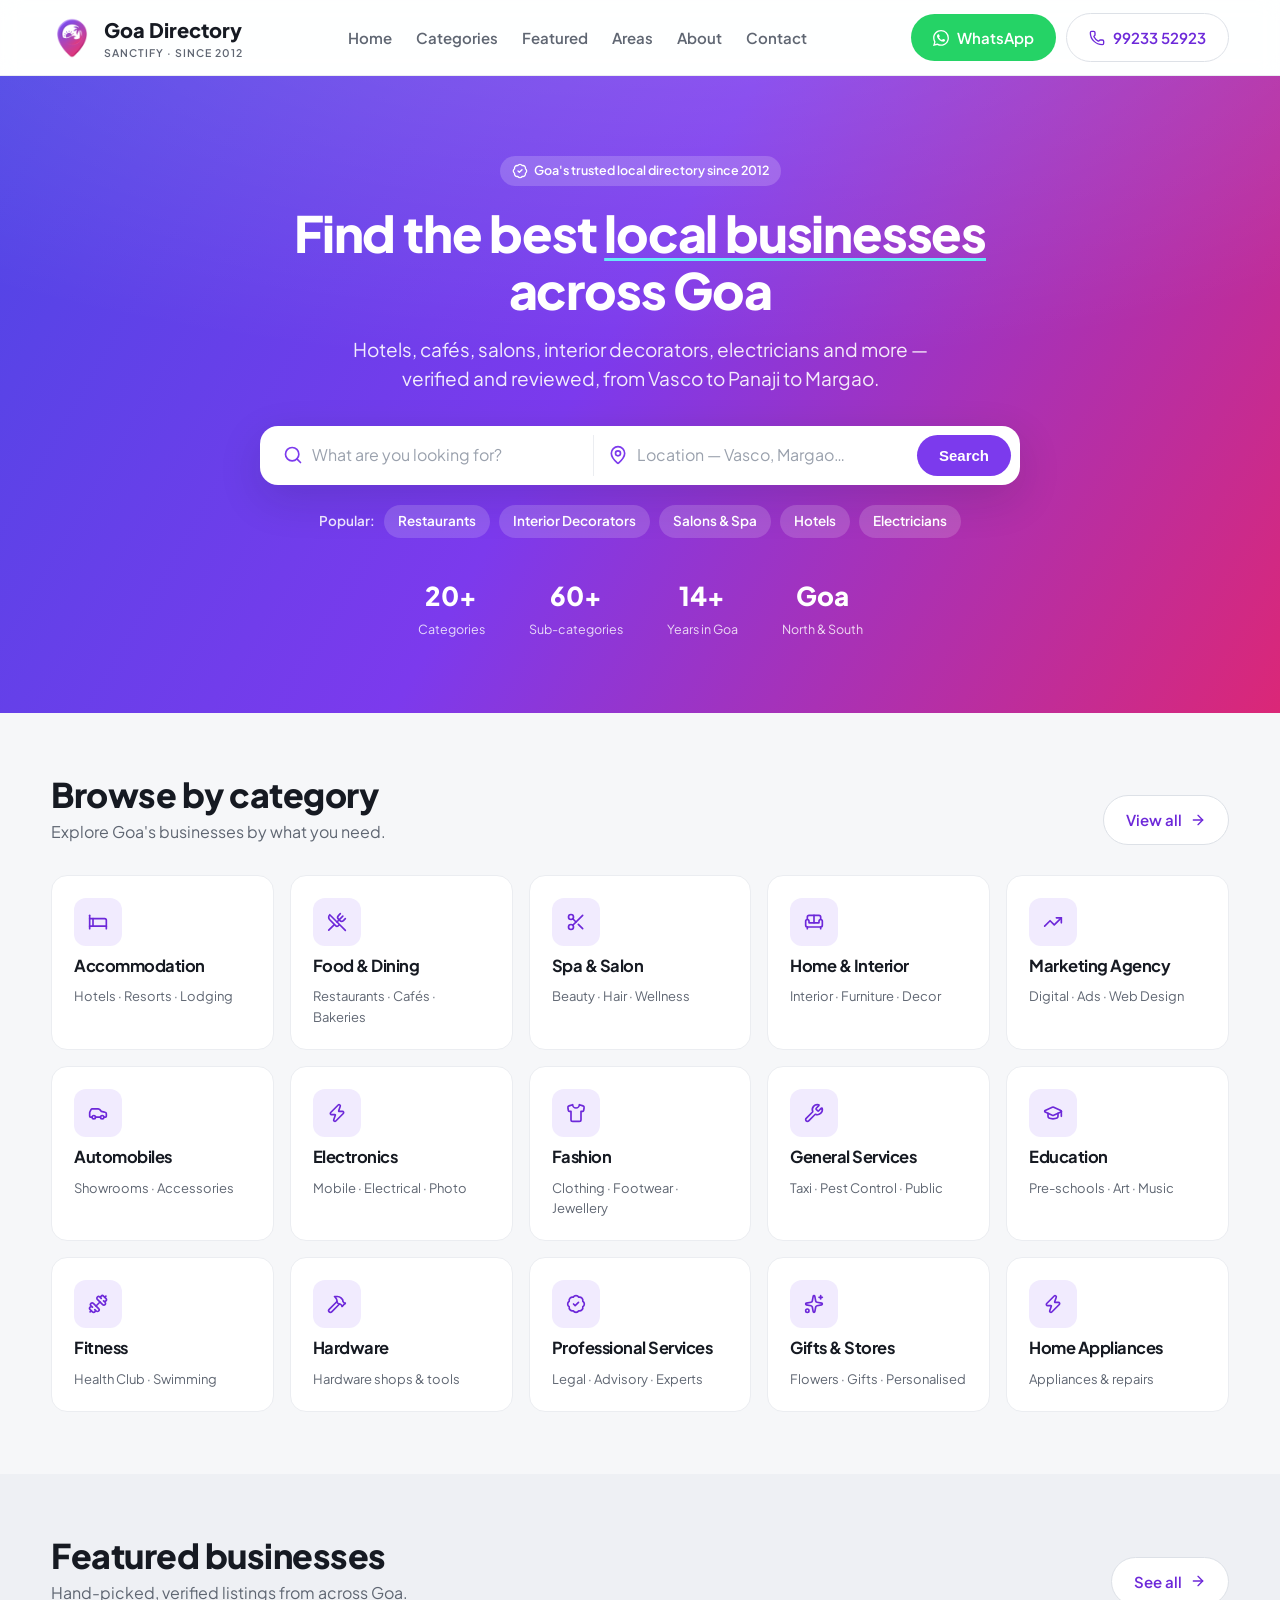
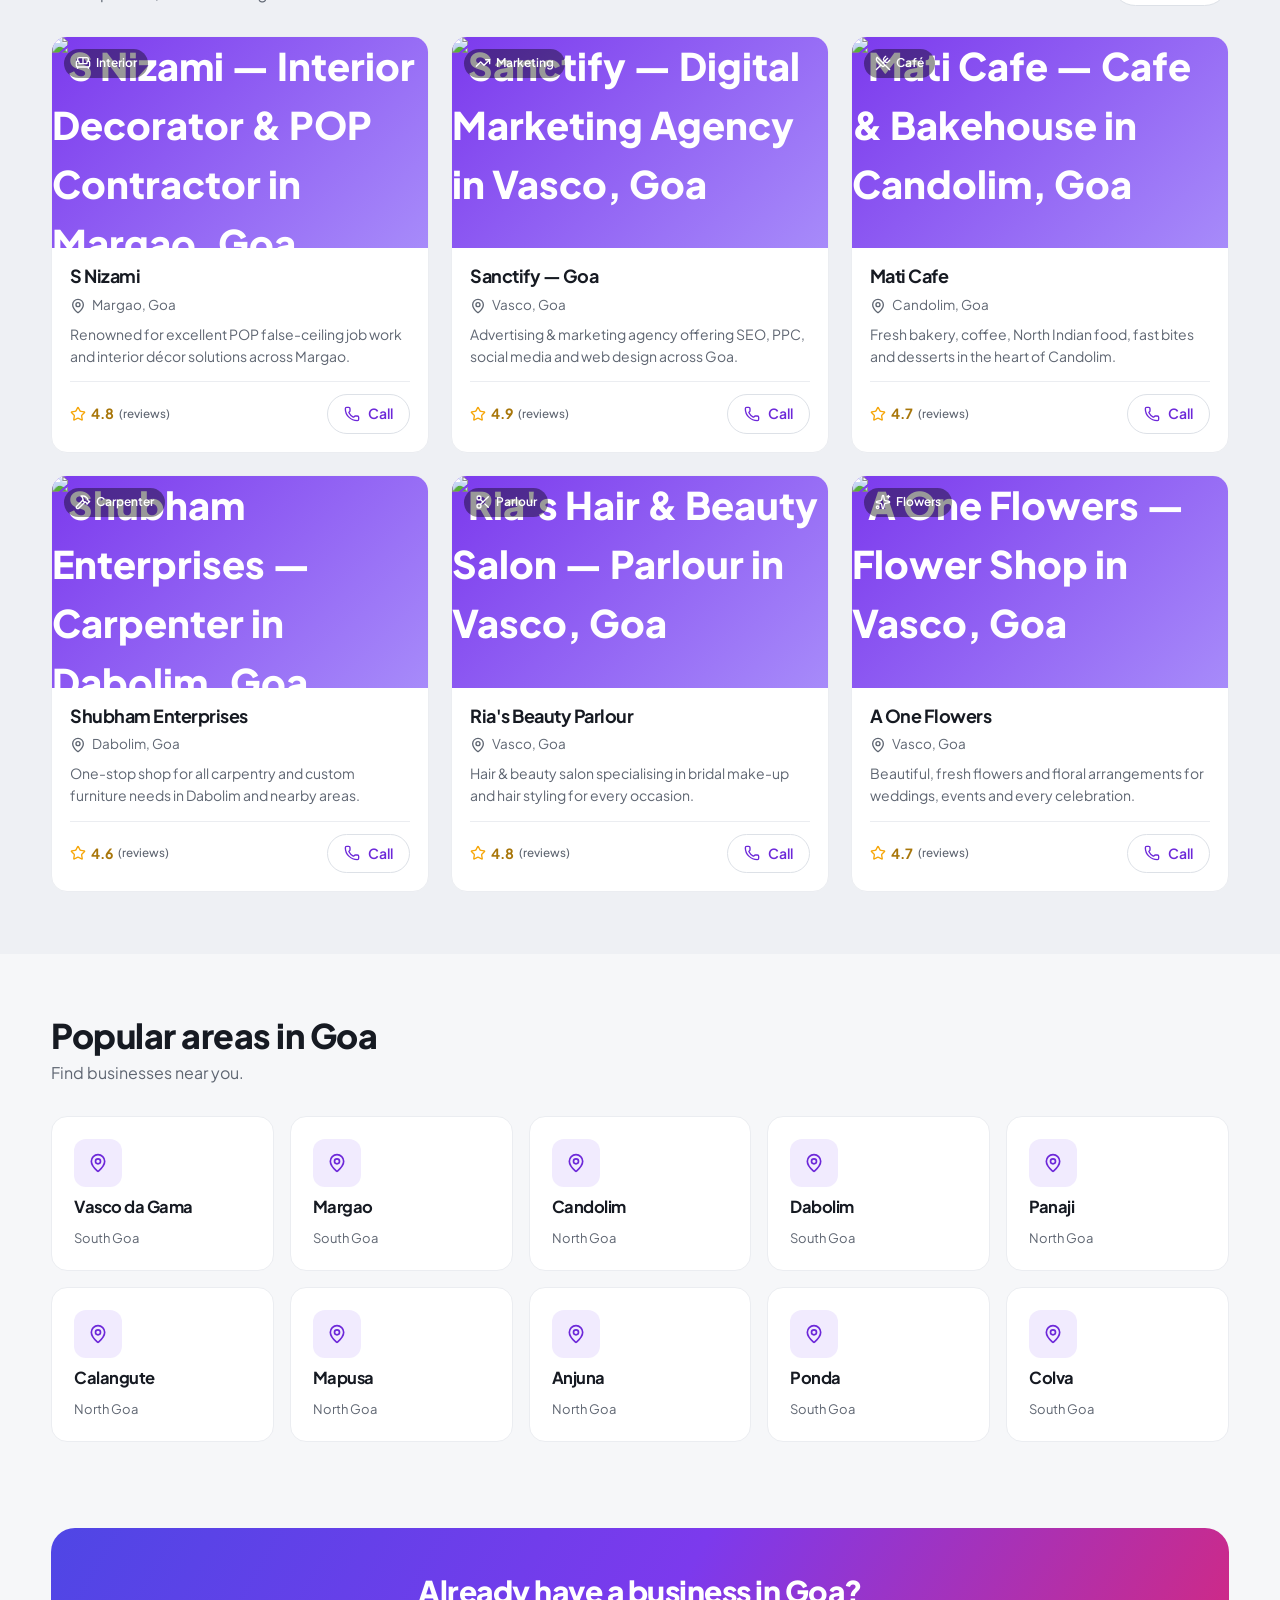
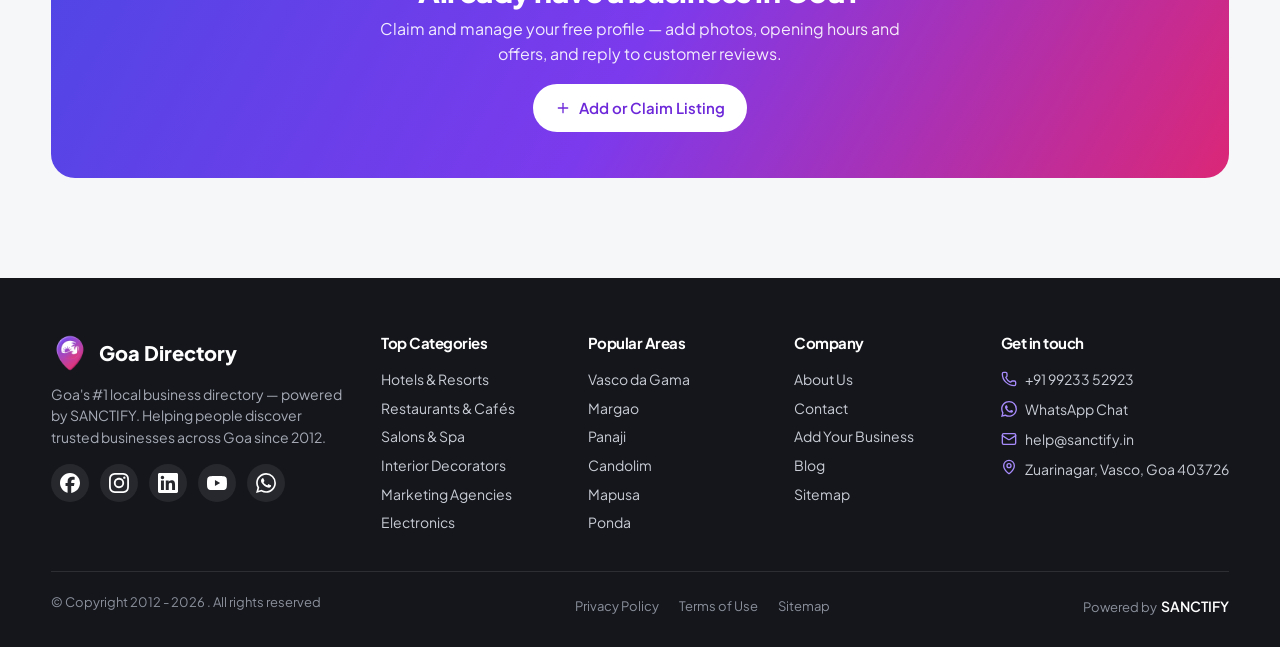
==== commit 9ad5eb57: "Add Home nav link + desktop-only WhatsApp button before phone - Add 'Home' as the first item in the " ====
--- a/index.html
+++ b/index.html
@@ -32,7 +32,7 @@
 <link rel="preconnect" href="https://fonts.googleapis.com">
 <link rel="preconnect" href="https://fonts.gstatic.com" crossorigin>
 <link href="https://fonts.googleapis.com/css2?family=Plus+Jakarta+Sans:wght@400;500;600;700;800&display=swap" rel="stylesheet">
-<link rel="stylesheet" href="assets/style.css?v=14">
+<link rel="stylesheet" href="assets/style.css?v=17">
 
 <script type="application/ld+json">
 {
@@ -58,10 +58,11 @@
 <header>
   <div class="container nav">
     <a href="index.html" class="brand">
-      <img class="brandmark" src="assets/logo.png?v=14" alt="Goa Directory logo" width="42" height="42">
+      <img class="brandmark" src="assets/logo.png?v=17" alt="Goa Directory logo" width="42" height="42">
       <span>Goa Directory<small>SANCTIFY · SINCE 2012</small></span>
     </a>
     <nav class="nav-links">
+      <a href="index.html">Home</a>
       <a href="#categories">Categories</a>
       <a href="#featured">Featured</a>
       <a href="#areas">Areas</a>
@@ -69,6 +70,7 @@
       <a href="https://www.goa.sanctify.biz/contact.html">Contact</a>
     </nav>
     <div class="nav-cta">
+      <a href="https://wa.me/919923352923" class="btn btn-wa" aria-label="Chat on WhatsApp"><svg class="ic ic-sm"><use href="assets/sprite.svg#b-whatsapp"/></svg> WhatsApp</a>
       <a href="tel:9923352923" class="btn btn-ghost"><svg class="ic ic-sm"><use href="assets/sprite.svg#i-phone"/></svg> 99233 52923</a>
     </div>
     <button class="menu-btn" aria-label="Open menu"><svg class="ic ic-lg"><use href="assets/sprite.svg#i-menu"/></svg></button>
@@ -239,7 +241,7 @@
   <div class="container">
     <div class="fcols">
       <div class="fabout">
-        <div class="fbrand"><img class="brandmark" src="assets/logo.png?v=14" alt="Goa Directory logo" width="38" height="38"> Goa Directory</div>
+        <div class="fbrand"><img class="brandmark" src="assets/logo.png?v=17" alt="Goa Directory logo" width="38" height="38"> Goa Directory</div>
         <p>Goa's #1 local business directory — powered by SANCTIFY. Helping people discover trusted businesses across Goa since 2012.</p>
         <div class="soc">
           <a href="https://www.facebook.com/sanctifygoa" aria-label="Facebook"><svg class="ic"><use href="assets/sprite.svg#b-facebook"/></svg></a>
@@ -293,6 +295,6 @@
   </div>
 </footer>
 
-<script src="assets/app.js?v=14"></script>
+<script src="assets/app.js?v=17"></script>
 </body>
 </html>
--- a/assets/style.css
+++ b/assets/style.css
@@ -25,7 +25,7 @@
 [data-theme="v6"]{--brand:#f6b800;--brand-light:#ffd24a;--brand-dark:#c98a00;--brand-darker:#8a5e00;--brand-soft:#fff6d9;--brand-2:#ffcf33;--hl:#7a2e00}
 
 *{box-sizing:border-box;margin:0;padding:0}
-html{scroll-behavior:smooth;-webkit-text-size-adjust:100%}
+html{scroll-behavior:smooth;-webkit-text-size-adjust:100%;overflow-x:hidden}
 body{font-family:"Plus Jakarta Sans",system-ui,-apple-system,"Segoe UI",Roboto,sans-serif;color:var(--ink);background:var(--bg);line-height:1.55;overflow-x:hidden}
 img{max-width:100%;display:block}
 a{color:inherit;text-decoration:none}
@@ -330,7 +330,10 @@
   .nav-cta{display:none}
   .nav-overlay{position:fixed;inset:0;background:rgba(10,12,18,.5);opacity:0;visibility:hidden;transition:opacity .25s,visibility .25s;z-index:55}
   .nav-overlay.show{opacity:1;visibility:visible}
-  .nav-links{position:fixed;top:0;right:0;height:100vh;height:100dvh;width:min(86vw,340px);flex-direction:column;align-items:stretch;gap:0;background:#fff;box-shadow:-8px 0 40px rgba(0,0,0,.25);padding:0 0 24px;transform:translateX(100%);transition:transform .3s cubic-bezier(.4,0,.2,1);z-index:80;overflow-y:auto}
+  .nav-links{position:fixed;top:0;right:0;height:100vh;height:100dvh;width:min(86vw,340px);flex-direction:column;align-items:stretch;gap:0;background:#fff;box-shadow:-8px 0 40px rgba(0,0,0,.25);padding:0 0 24px;transform:translateX(100%);transition:none;z-index:80;overflow-y:auto}
+  /* Enable the slide transition only after first paint (set by app.js) to
+     avoid the drawer flashing open then sliding shut on page load. */
+  html.nav-ready .nav-links{transition:transform .3s cubic-bezier(.4,0,.2,1)}
   .nav-links.show{transform:none}
   .nav-links>a{padding:15px 24px;font-size:16px;font-weight:600;border-bottom:1px solid var(--line);color:var(--ink)}
   .nav-links>a:hover{background:var(--brand-soft);color:var(--brand-dark)}
@@ -511,3 +514,24 @@
 
 /* Listing gallery main image — full 16:9, just bounded on very large screens */
 .gstage{max-height:460px}
+
+
+
+/* Mobile lightbox: use nearly the full width so the 16:9 image is as large
+   as possible on phones (default 24px padding was cramping it). */
+@media(max-width:600px){
+  .lightbox{padding:10px}
+  .lb-stage{width:96vw}
+  .lb-nav{width:42px;height:42px}
+  .lb-nav.prev{left:8px}
+  .lb-nav.next{right:8px}
+  .lb-close{top:12px;right:12px}
+}
+
+
+
+/* Desktop WhatsApp button (sits before the phone button in the header CTA).
+   Lives inside .nav-cta which is hidden on mobile, so it's desktop-only. */
+.btn-wa{background:#25d366;color:#fff}
+.btn-wa .ic{color:#fff}
+.btn-wa:hover{background:#1ebe57}
